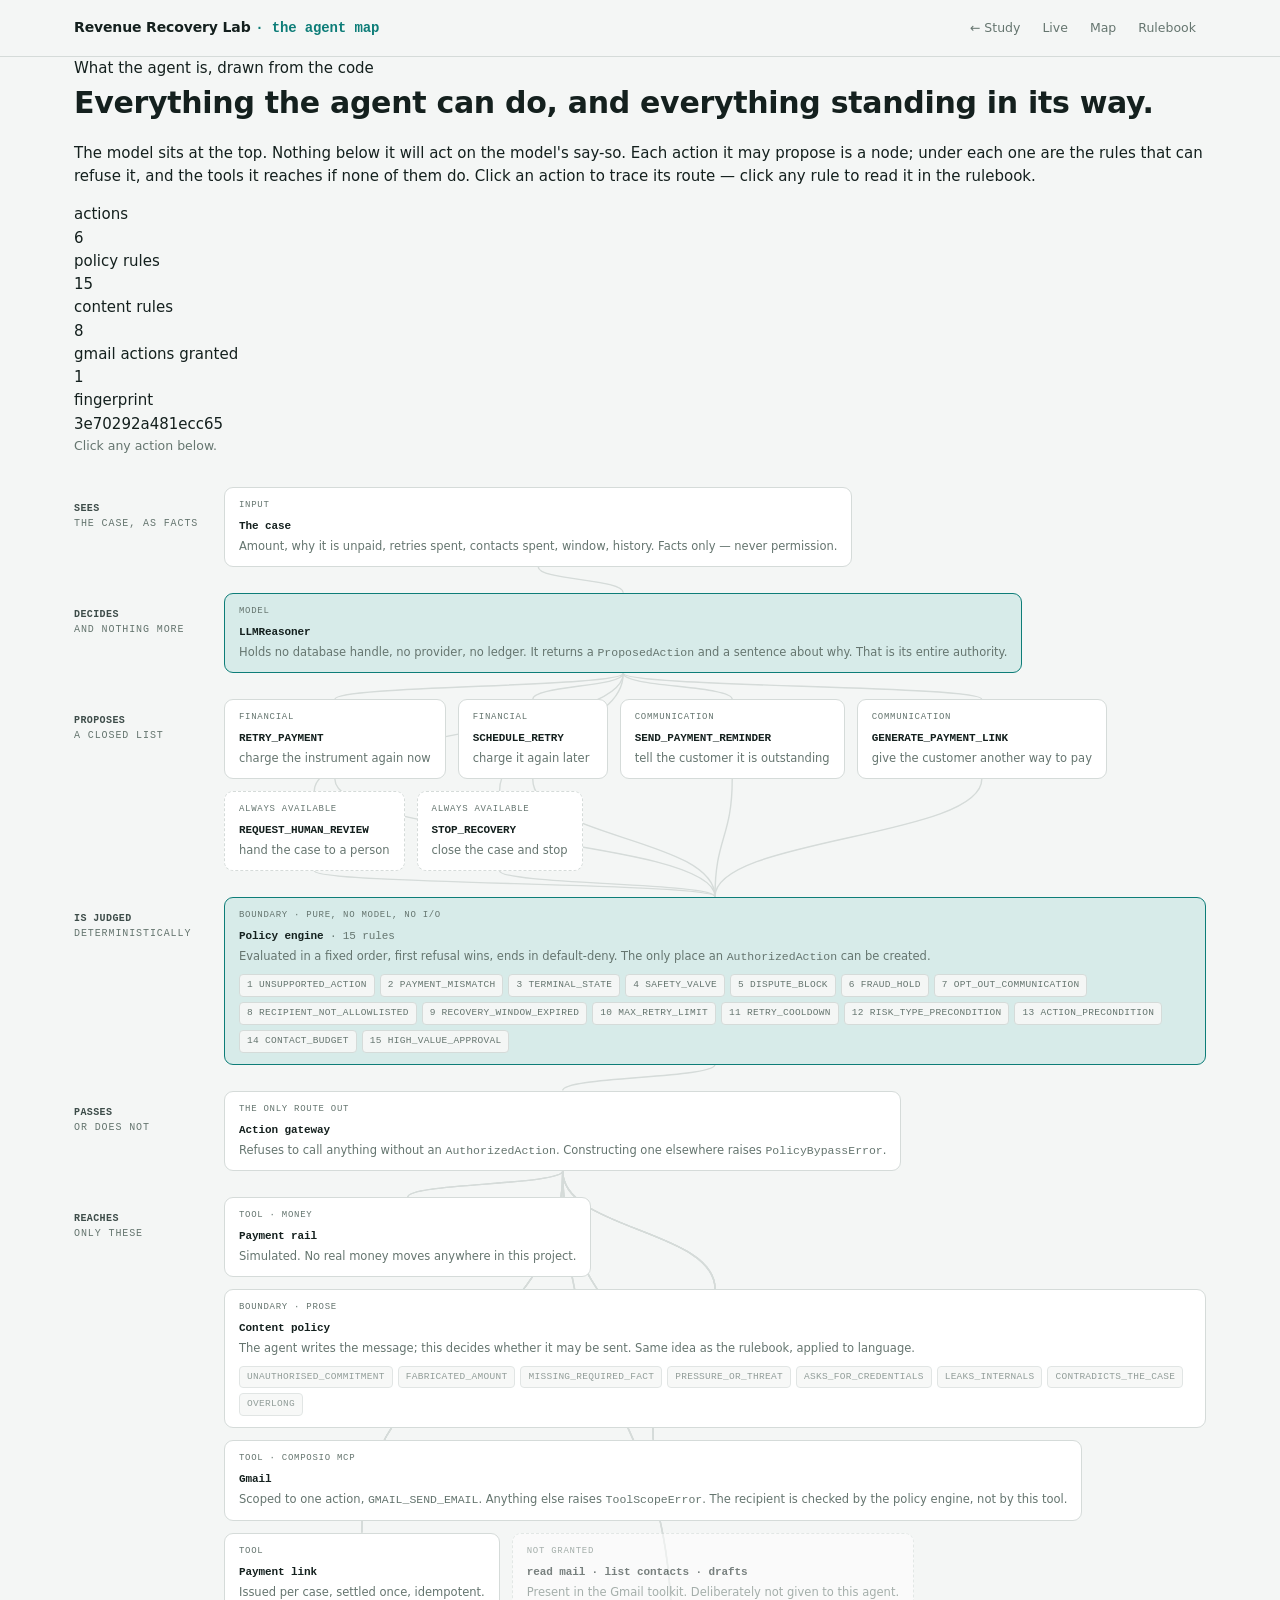
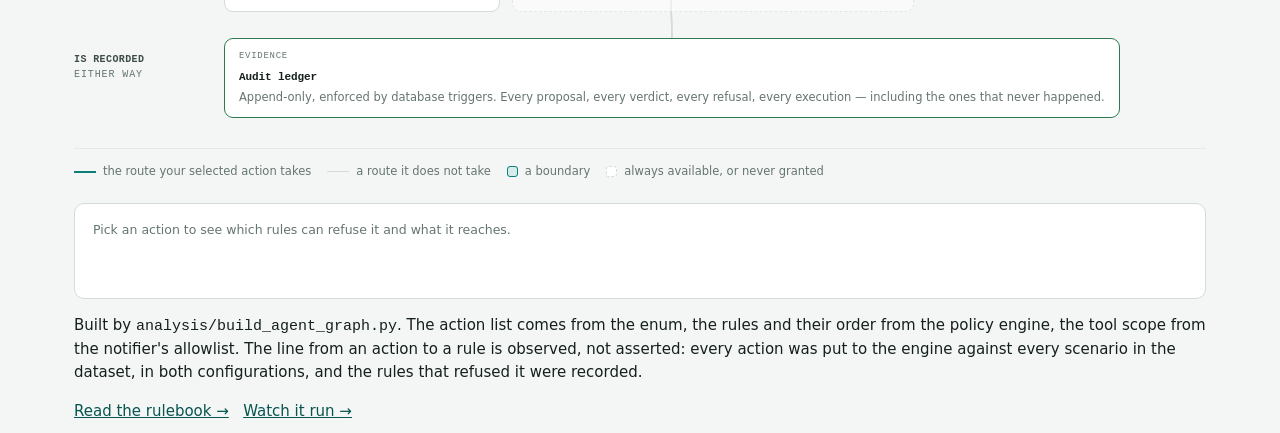
==== ui/agent.html @ 09df9db2 "feat: an agent map, generated from the code, and a plainer script The site could show a run and show" ====
<!doctype html>
<html lang="en">
<head>
<meta charset="utf-8">
<meta name="viewport" content="width=device-width,initial-scale=1">
<title>The agent map — Revenue Recovery Lab</title>
<style>/* generated from ui/template.html -- do not edit */

:root{
  --bg:#f4f6f5; --surface:#ffffff; --surface-2:#eceeed; --line:#d5dbd9; --line-soft:#e4e9e7;
  --ink:#14201e; --ink-2:#3d4c49; --muted:#65756f;
  --accent:#0d7d78; --accent-soft:#d7ebe9; --accent-ink:#075450;
  --good:#2f7a4f; --good-soft:#dcefe2;
  --warn:#b4690e; --warn-soft:#f6e8d3;
  --crit:#b3261e; --crit-soft:#f7dedc;
  --grid:#e8ecea;
  --radius:6px;
  --mono:"IBM Plex Mono",ui-monospace,SFMono-Regular,Menlo,monospace;
  --sans:"IBM Plex Sans",system-ui,-apple-system,Segoe UI,Roboto,sans-serif;
}
@media (prefers-color-scheme:dark){
  :root:not([data-theme="light"]){
    --bg:#0c1211; --surface:#131b19; --surface-2:#1a2422; --line:#2a3634; --line-soft:#212c2a;
    --ink:#e7edea; --ink-2:#c0ccc8; --muted:#8fa09b;
    --accent:#3fb3ab; --accent-soft:#13312f; --accent-ink:#7fd3cc;
    --good:#5fc088; --good-soft:#152a1f;
    --warn:#dc9a45; --warn-soft:#2e2415;
    --crit:#e0685f; --crit-soft:#301a19;
    --grid:#1e2a28;
  }
}
:root[data-theme="dark"]{
  --bg:#0c1211; --surface:#131b19; --surface-2:#1a2422; --line:#2a3634; --line-soft:#212c2a;
  --ink:#e7edea; --ink-2:#c0ccc8; --muted:#8fa09b;
  --accent:#3fb3ab; --accent-soft:#13312f; --accent-ink:#7fd3cc;
  --good:#5fc088; --good-soft:#152a1f;
  --warn:#dc9a45; --warn-soft:#2e2415;
  --crit:#e0685f; --crit-soft:#301a19;
  --grid:#1e2a28;
}
*{box-sizing:border-box}
html{scroll-behavior:smooth;scroll-padding-top:76px}
body{margin:0;background:var(--bg);color:var(--ink);font-family:var(--sans);
  font-size:15px;line-height:1.55;-webkit-font-smoothing:antialiased}
h1,h2,h3{text-wrap:balance;margin:0;font-weight:600;letter-spacing:-0.01em}
a{color:var(--accent-ink)}
.wrap{max-width:1180px;margin:0 auto;padding:0 24px}
.mono{font-family:var(--mono);font-variant-numeric:tabular-nums}
.num{font-family:var(--mono);font-variant-numeric:tabular-nums}


.nav{position:sticky;top:0;z-index:20;background:color-mix(in srgb,var(--bg) 88%,transparent);
  backdrop-filter:blur(8px);border-bottom:1px solid var(--line)}
.nav .wrap{display:flex;align-items:center;gap:20px;height:56px}
.brand{font-weight:600;font-size:14px;letter-spacing:-0.01em;white-space:nowrap}
.brand span{color:var(--accent);font-family:var(--mono)}
.navlinks{display:flex;gap:2px;overflow-x:auto;margin-left:auto}
.navlinks a{font-size:12.5px;color:var(--muted);text-decoration:none;padding:6px 10px;
  border-radius:var(--radius);white-space:nowrap}
.navlinks a:hover{color:var(--ink);background:var(--surface-2)}
.navlinks a:focus-visible,button:focus-visible,select:focus-visible{outline:2px solid var(--accent);outline-offset:2px}

</style>
<style>
.mapwrap{position:relative;padding:26px 0 10px}
#edges{position:absolute;inset:0;width:100%;height:100%;pointer-events:none;z-index:0}
#edges path{fill:none;stroke:var(--line);stroke-width:1.4;transition:stroke .18s,stroke-width .18s,opacity .18s}
#edges path.hot{stroke:var(--accent);stroke-width:2.2}
#edges path.dim{opacity:.18}

.lanes{position:relative;z-index:1;display:grid;gap:26px}
.lane{display:grid;grid-template-columns:132px 1fr;gap:18px;align-items:start}
.lane .lab{font-family:var(--mono);font-size:10px;letter-spacing:.09em;text-transform:uppercase;
  color:var(--muted);padding-top:14px;line-height:1.5}
.lane .lab b{display:block;color:var(--ink-2);font-weight:600;letter-spacing:.04em}
.row{display:flex;flex-wrap:wrap;gap:12px}

.node{background:var(--surface);border:1px solid var(--line);border-radius:9px;
  padding:11px 14px;min-width:150px;position:relative;transition:border-color .18s,
  box-shadow .18s,opacity .18s,transform .18s}
.node .nt{font-family:var(--mono);font-size:11px;font-weight:600;letter-spacing:-.01em}
.node .ns{font-size:11.5px;color:var(--muted);margin-top:3px;line-height:1.45}
.node .nk{font-family:var(--mono);font-size:9px;letter-spacing:.08em;text-transform:uppercase;
  color:var(--muted);margin-bottom:5px}
.node.dim{opacity:.24}
.node.hot{border-color:var(--accent);box-shadow:0 0 0 1px var(--accent),0 6px 20px -12px var(--accent)}
.node.click{cursor:pointer}
.node.click:hover{transform:translateY(-1px);border-color:var(--accent)}
.node.on{border-color:var(--accent);background:var(--accent-soft);
  box-shadow:0 0 0 1px var(--accent)}

.node.agent{min-width:280px;border-color:var(--accent);background:var(--accent-soft)}
.node.boundary{min-width:100%;border-color:var(--accent);background:var(--accent-soft)}
.node.valve{border-style:dashed}
.node.ledger{border-color:var(--good)}
.node.blockedtool{border-style:dashed;opacity:.55}

.pillrow{display:flex;flex-wrap:wrap;gap:5px;margin-top:9px}
.rp{font-family:var(--mono);font-size:9.5px;letter-spacing:.03em;padding:3px 7px;border-radius:4px;
  border:1px solid var(--line);color:var(--muted);text-decoration:none;background:var(--bg);
  transition:color .15s,border-color .15s}
a.rp:hover{color:var(--accent);border-color:var(--accent)}
.rp.n{color:var(--muted);opacity:.7}

.legend{display:flex;flex-wrap:wrap;gap:16px;margin-top:20px;padding-top:14px;
  border-top:1px solid var(--line-soft);font-size:11.5px;color:var(--muted)}
.legend span{display:flex;align-items:center;gap:7px}
.legend i{width:22px;height:0;border-top:1.4px solid var(--line);display:inline-block}
.legend i.a{border-color:var(--accent);border-top-width:2.2px}
.legend b{width:11px;height:11px;border-radius:3px;border:1px solid var(--line);
  background:var(--surface);display:inline-block}
.legend b.acc{border-color:var(--accent);background:var(--accent-soft)}
.legend b.dash{border-style:dashed}

.hint{font-size:12.5px;color:var(--muted);margin:0 0 6px}
.detail{margin-top:22px;border:1px solid var(--line);border-radius:10px;background:var(--surface);
  padding:16px 18px;min-height:96px}
.detail h4{margin:0 0 4px;font-family:var(--mono);font-size:13px}
.detail .say{font-size:12.5px;color:var(--muted);margin:0 0 12px}
.detail .sub{font-family:var(--mono);font-size:9.5px;letter-spacing:.08em;text-transform:uppercase;
  color:var(--muted);margin:12px 0 6px}
.detail .none{font-size:12.5px;color:var(--muted)}
@media (max-width:820px){
  .lane{grid-template-columns:1fr}
  .lane .lab{padding-top:0}
  #edges{display:none}
}
</style>
</head>
<body>
<nav class="nav"><div class="wrap">
  <div class="brand">Revenue Recovery Lab <span>· the agent map</span></div>
  <div class="navlinks">
    <a href="index.html">← Study</a><a href="index.html#live">Live</a>
    <a href="#map">Map</a><a href="rulebook.html">Rulebook</a>
  </div>
</div></nav>

<header class="rb"><div class="wrap">
  <div class="eyebrow">What the agent is, drawn from the code</div>
  <h1>Everything the agent can do, and everything standing in its way.</h1>
  <p class="sub">The model sits at the top. Nothing below it will act on the model's say-so.
  Each action it may propose is a node; under each one are the rules that can refuse it, and the
  tools it reaches if none of them do. Click an action to trace its route — click any rule to read
  it in the rulebook.</p>
  <div class="stamp" id="stamp"></div>
</div></header>

<section id="map"><div class="wrap">
  <p class="hint" id="hint">Click any action below.</p>

  <div class="mapwrap">
    <svg id="edges"></svg>
    <div class="lanes">

      <div class="lane">
        <div class="lab"><b>Sees</b>the case, as facts</div>
        <div class="row">
          <div class="node" id="n-case">
            <div class="nk">input</div>
            <div class="nt">The case</div>
            <div class="ns">Amount, why it is unpaid, retries spent, contacts spent,
            window, history. Facts only — never permission.</div>
          </div>
        </div>
      </div>

      <div class="lane">
        <div class="lab"><b>Decides</b>and nothing more</div>
        <div class="row">
          <div class="node agent" id="n-agent">
            <div class="nk">model</div>
            <div class="nt">LLMReasoner</div>
            <div class="ns">Holds no database handle, no provider, no ledger. It returns a
            <code class="mono">ProposedAction</code> and a sentence about why. That is its
            entire authority.</div>
          </div>
        </div>
      </div>

      <div class="lane">
        <div class="lab"><b>Proposes</b>a closed list</div>
        <div class="row" id="acts"></div>
      </div>

      <div class="lane">
        <div class="lab"><b>Is judged</b>deterministically</div>
        <div class="row">
          <div class="node boundary click" id="n-policy">
            <div class="nk">boundary · pure, no model, no I/O</div>
            <div class="nt">Policy engine <span id="rulen" style="color:var(--muted);font-weight:400"></span></div>
            <div class="ns">Evaluated in a fixed order, first refusal wins, ends in default-deny.
            The only place an <code class="mono">AuthorizedAction</code> can be created.</div>
            <div class="pillrow" id="rulepills"></div>
          </div>
        </div>
      </div>

      <div class="lane">
        <div class="lab"><b>Passes</b>or does not</div>
        <div class="row">
          <div class="node" id="n-gateway">
            <div class="nk">the only route out</div>
            <div class="nt">Action gateway</div>
            <div class="ns">Refuses to call anything without an
            <code class="mono">AuthorizedAction</code>. Constructing one elsewhere raises
            <code class="mono">PolicyBypassError</code>.</div>
          </div>
        </div>
      </div>

      <div class="lane">
        <div class="lab"><b>Reaches</b>only these</div>
        <div class="row">
          <div class="node" id="n-rail">
            <div class="nk">tool · money</div>
            <div class="nt">Payment rail</div>
            <div class="ns">Simulated. No real money moves anywhere in this project.</div>
          </div>
          <div class="node" id="n-content">
            <div class="nk">boundary · prose</div>
            <div class="nt">Content policy</div>
            <div class="ns">The agent writes the message; this decides whether it may be sent.
            Same idea as the rulebook, applied to language.</div>
            <div class="pillrow" id="cpills"></div>
          </div>
          <div class="node" id="n-gmail">
            <div class="nk">tool · Composio MCP</div>
            <div class="nt">Gmail</div>
            <div class="ns">Scoped to one action, <code class="mono">GMAIL_SEND_EMAIL</code>.
            Anything else raises <code class="mono">ToolScopeError</code>. The recipient is
            checked by the policy engine, not by this tool.</div>
          </div>
          <div class="node" id="n-paylink">
            <div class="nk">tool</div>
            <div class="nt">Payment link</div>
            <div class="ns">Issued per case, settled once, idempotent.</div>
          </div>
          <div class="node blockedtool" id="n-denied">
            <div class="nk">not granted</div>
            <div class="nt">read mail · list contacts · drafts</div>
            <div class="ns">Present in the Gmail toolkit. Deliberately not given to this agent.</div>
          </div>
        </div>
      </div>

      <div class="lane">
        <div class="lab"><b>Is recorded</b>either way</div>
        <div class="row">
          <div class="node ledger" id="n-ledger">
            <div class="nk">evidence</div>
            <div class="nt">Audit ledger</div>
            <div class="ns">Append-only, enforced by database triggers. Every proposal, every
            verdict, every refusal, every execution — including the ones that never happened.</div>
          </div>
        </div>
      </div>

    </div>
  </div>

  <div class="legend">
    <span><i class="a"></i> the route your selected action takes</span>
    <span><i></i> a route it does not take</span>
    <span><b class="acc"></b> a boundary</span>
    <span><b class="dash"></b> always available, or never granted</span>
  </div>

  <div class="detail" id="detail">
    <div class="none">Pick an action to see which rules can refuse it and what it reaches.</div>
  </div>
</div></section>

<footer><div class="wrap">
  <p>Built by <code class="mono">analysis/build_agent_graph.py</code>. The action list comes from the
  enum, the rules and their order from the policy engine, the tool scope from the notifier's
  allowlist. The line from an action to a rule is observed, not asserted: every action was put to
  the engine against every scenario in the dataset, in both configurations, and the rules that
  refused it were recorded.</p>
  <p><a href="rulebook.html">Read the rulebook →</a> &nbsp; <a href="index.html#live">Watch it run →</a></p>
</div></footer>

<script id="console-data" type="application/json">{
  "actions": [
    {
      "action": "RETRY_PAYMENT",
      "kind": "financial",
      "says": "charge the instrument again now",
      "always_available": false,
      "gated_by": [
        "UNSUPPORTED_ACTION",
        "PAYMENT_MISMATCH",
        "TERMINAL_STATE",
        "FRAUD_HOLD",
        "OPT_OUT_COMMUNICATION",
        "RECIPIENT_NOT_ALLOWLISTED",
        "RECOVERY_WINDOW_EXPIRED",
        "MAX_RETRY_LIMIT",
        "RISK_TYPE_PRECONDITION",
        "ACTION_PRECONDITION",
        "HIGH_VALUE_APPROVAL"
      ],
      "reaches": [
        "rail",
        "content",
        "gmail",
        "paylink"
      ]
    },
    {
      "action": "SCHEDULE_RETRY",
      "kind": "financial",
      "says": "charge it again later",
      "always_available": false,
      "gated_by": [
        "UNSUPPORTED_ACTION",
        "PAYMENT_MISMATCH",
        "TERMINAL_STATE",
        "FRAUD_HOLD",
        "OPT_OUT_COMMUNICATION",
        "RECIPIENT_NOT_ALLOWLISTED",
        "RECOVERY_WINDOW_EXPIRED",
        "MAX_RETRY_LIMIT",
        "RISK_TYPE_PRECONDITION",
        "ACTION_PRECONDITION"
      ],
      "reaches": [
        "rail",
        "content",
        "gmail",
        "paylink"
      ]
    },
    {
      "action": "SEND_PAYMENT_REMINDER",
      "kind": "communication",
      "says": "tell the customer it is outstanding",
      "always_available": false,
      "gated_by": [
        "UNSUPPORTED_ACTION",
        "PAYMENT_MISMATCH",
        "TERMINAL_STATE",
        "FRAUD_HOLD",
        "OPT_OUT_COMMUNICATION",
        "RECIPIENT_NOT_ALLOWLISTED"
      ],
      "reaches": [
        "content",
        "gmail",
        "paylink"
      ]
    },
    {
      "action": "GENERATE_PAYMENT_LINK",
      "kind": "communication",
      "says": "give the customer another way to pay",
      "always_available": false,
      "gated_by": [
        "UNSUPPORTED_ACTION",
        "PAYMENT_MISMATCH",
        "TERMINAL_STATE",
        "FRAUD_HOLD",
        "OPT_OUT_COMMUNICATION",
        "RECIPIENT_NOT_ALLOWLISTED"
      ],
      "reaches": [
        "content",
        "gmail",
        "paylink"
      ]
    },
    {
      "action": "REQUEST_HUMAN_REVIEW",
      "kind": "valve",
      "says": "hand the case to a person",
      "always_available": true,
      "gated_by": [
        "UNSUPPORTED_ACTION",
        "PAYMENT_MISMATCH",
        "TERMINAL_STATE"
      ],
      "reaches": []
    },
    {
      "action": "STOP_RECOVERY",
      "kind": "valve",
      "says": "close the case and stop",
      "always_available": true,
      "gated_by": [
        "UNSUPPORTED_ACTION",
        "PAYMENT_MISMATCH",
        "TERMINAL_STATE"
      ],
      "reaches": []
    }
  ],
  "rules": [
    {
      "rule": "UNSUPPORTED_ACTION",
      "order": 1
    },
    {
      "rule": "PAYMENT_MISMATCH",
      "order": 2
    },
    {
      "rule": "TERMINAL_STATE",
      "order": 3
    },
    {
      "rule": "SAFETY_VALVE",
      "order": 4
    },
    {
      "rule": "DISPUTE_BLOCK",
      "order": 5
    },
    {
      "rule": "FRAUD_HOLD",
      "order": 6
    },
    {
      "rule": "OPT_OUT_COMMUNICATION",
      "order": 7
    },
    {
      "rule": "RECIPIENT_NOT_ALLOWLISTED",
      "order": 8
    },
    {
      "rule": "RECOVERY_WINDOW_EXPIRED",
      "order": 9
    },
    {
      "rule": "MAX_RETRY_LIMIT",
      "order": 10
    },
    {
      "rule": "RETRY_COOLDOWN",
      "order": 11
    },
    {
      "rule": "RISK_TYPE_PRECONDITION",
      "order": 12
    },
    {
      "rule": "ACTION_PRECONDITION",
      "order": 13
    },
    {
      "rule": "CONTACT_BUDGET",
      "order": 14
    },
    {
      "rule": "HIGH_VALUE_APPROVAL",
      "order": 15
    }
  ],
  "content_rules": [
    "UNAUTHORISED_COMMITMENT",
    "FABRICATED_AMOUNT",
    "MISSING_REQUIRED_FACT",
    "PRESSURE_OR_THREAT",
    "ASKS_FOR_CREDENTIALS",
    "LEAKS_INTERNALS",
    "CONTRADICTS_THE_CASE",
    "OVERLONG"
  ],
  "tool_scope": [
    "GMAIL_SEND_EMAIL"
  ],
  "policy_version": "policy-v2",
  "fingerprint": "3e70292a481ecc65",
  "note": "Edges from an action to the rules that gate it are observed: every action was put to the policy engine against every scenario in the dataset, in both the simulated and the live-email configuration, and the rules that refused it were recorded. Nothing here is hand-written except the plain-English gloss."
}
</script>
<script>
const G = JSON.parse(document.getElementById('console-data').textContent);
const el = (t,c,h) => { const n=document.createElement(t); if(c)n.className=c; if(h!==undefined)n.innerHTML=h; return n; };

document.getElementById('stamp').innerHTML =
  [['actions', G.actions.length], ['policy rules', G.rules.length],
   ['content rules', G.content_rules.length],
   ['gmail actions granted', G.tool_scope.length],
   ['fingerprint', G.fingerprint]]
  .map(([k,v]) => '<div><div class="k">'+k+'</div><div class="v">'+v+'</div></div>').join('');

/* the rules, as deep links into the rulebook */
document.getElementById('rulen').textContent = '· ' + G.rules.length + ' rules';
document.getElementById('rulepills').innerHTML = G.rules
  .map(r => '<a class="rp" data-rule="' + r.rule + '" href="rulebook.html#rule-' + r.rule + '">' +
            r.order + ' ' + r.rule + '</a>').join('');
document.getElementById('cpills').innerHTML = G.content_rules
  .map(r => '<span class="rp n">' + r + '</span>').join('');

/* the action nodes */
const actsBox = document.getElementById('acts');
G.actions.forEach(a => {
  const n = el('div','node click' + (a.always_available ? ' valve' : ''));
  n.id = 'a-' + a.action;
  n.dataset.action = a.action;
  n.innerHTML =
    '<div class="nk">' + (a.always_available ? 'always available' : a.kind) + '</div>' +
    '<div class="nt">' + a.action + '</div>' +
    '<div class="ns">' + a.says + '</div>';
  n.addEventListener('click', () => select(a.action));
  actsBox.append(n);
});

/* ---- edges ---------------------------------------------------------------
   Drawn from the live element boxes rather than hard-coded coordinates, so the
   picture survives a reflow, a font change or a new action. */
const svg = document.getElementById('edges');
const EDGES = [
  ['n-case','n-agent','base'], ['n-policy','n-gateway','base'],
  ['n-gateway','n-ledger','base'],
];
G.actions.forEach(a => {
  EDGES.push(['n-agent','a-' + a.action, 'act:' + a.action]);
  EDGES.push(['a-' + a.action,'n-policy','act:' + a.action]);
  const map = {rail:'n-rail', content:'n-content', gmail:'n-gmail', paylink:'n-paylink'};
  a.reaches.forEach(t => EDGES.push(['n-gateway', map[t], 'act:' + a.action]));
  if(!a.reaches.length) EDGES.push(['n-gateway','n-ledger','act:' + a.action]);
});

function box(id){
  const n = document.getElementById(id);
  if(!n) return null;
  const p = svg.getBoundingClientRect(), r = n.getBoundingClientRect();
  return {x: r.left - p.left, y: r.top - p.top, w: r.width, h: r.height};
}
function draw(){
  const p = svg.getBoundingClientRect();
  svg.setAttribute('viewBox', '0 0 ' + p.width + ' ' + p.height);
  svg.innerHTML = '';
  EDGES.forEach(([from, to, tag]) => {
    const a = box(from), b = box(to);
    if(!a || !b) return;
    const x1 = a.x + a.w/2, y1 = a.y + a.h, x2 = b.x + b.w/2, y2 = b.y;
    const dy = Math.max(14, (y2 - y1) / 2);
    const path = document.createElementNS('http://www.w3.org/2000/svg','path');
    path.setAttribute('d', `M${x1},${y1} C${x1},${y1+dy} ${x2},${y2-dy} ${x2},${y2}`);
    path.dataset.tag = tag;
    svg.append(path);
  });
  paint();
}

let picked = null;
function paint(){
  const tag = picked ? 'act:' + picked : null;
  svg.querySelectorAll('path').forEach(p => {
    p.classList.toggle('hot', !!tag && p.dataset.tag === tag);
    p.classList.toggle('dim', !!tag && p.dataset.tag !== tag && p.dataset.tag !== 'base');
  });
  const a = picked && G.actions.find(x => x.action === picked);
  const reach = a ? a.reaches.map(t => 'n-' + t) : [];
  document.querySelectorAll('.node').forEach(n => {
    if(n.dataset.action){
      n.classList.toggle('on', n.dataset.action === picked);
      n.classList.toggle('dim', !!picked && n.dataset.action !== picked);
      return;
    }
    const optional = ['n-rail','n-content','n-gmail','n-paylink'].includes(n.id);
    n.classList.toggle('dim', !!picked && optional && !reach.includes(n.id));
    n.classList.toggle('hot', !!picked && reach.includes(n.id));
  });
  document.querySelectorAll('#rulepills .rp').forEach(el => {
    const gated = a && a.gated_by.includes(el.dataset.rule);
    el.classList.toggle('n', !!picked && !gated);
    el.style.color = picked && gated ? 'var(--accent)' : '';
    el.style.borderColor = picked && gated ? 'var(--accent)' : '';
  });
}

function select(action){
  picked = picked === action ? null : action;
  const a = G.actions.find(x => x.action === picked);
  const d = document.getElementById('detail');
  document.getElementById('hint').textContent = picked
    ? 'Showing ' + picked + '. Click it again to clear.'
    : 'Click any action below.';
  if(!a){
    d.innerHTML = '<div class="none">Pick an action to see which rules can refuse it and what it reaches.</div>';
    paint(); return;
  }
  const TOOL = {rail:'Payment rail (simulated)', content:'Content policy',
                gmail:'Gmail via Composio — GMAIL_SEND_EMAIL only', paylink:'Payment link'};
  d.innerHTML =
    '<h4>' + a.action + '</h4>' +
    '<p class="say">' + a.says + (a.always_available
      ? ' — always available, so a case can never be trapped with no legal move.' : '') + '</p>' +
    '<div class="sub">' + a.gated_by.length + ' rules can refuse it</div>' +
    '<div class="pillrow">' + a.gated_by.map(r =>
      '<a class="rp" href="rulebook.html#rule-' + r + '">' + r + '</a>').join('') + '</div>' +
    '<div class="sub">what it reaches once authorised</div>' +
    (a.reaches.length
      ? '<div class="pillrow">' + a.reaches.map(t => '<span class="rp">' + TOOL[t] + '</span>').join('') + '</div>'
      : '<div class="none">Nothing outside the system. It closes or escalates the case, and the ledger records it.</div>');
  paint();
}

document.getElementById('n-policy').addEventListener('click', ev => {
  if(ev.target.closest('a')) return;
  location.href = 'rulebook.html';
});

addEventListener('resize', draw);
addEventListener('load', draw);
draw();
</script>
</body>
</html>
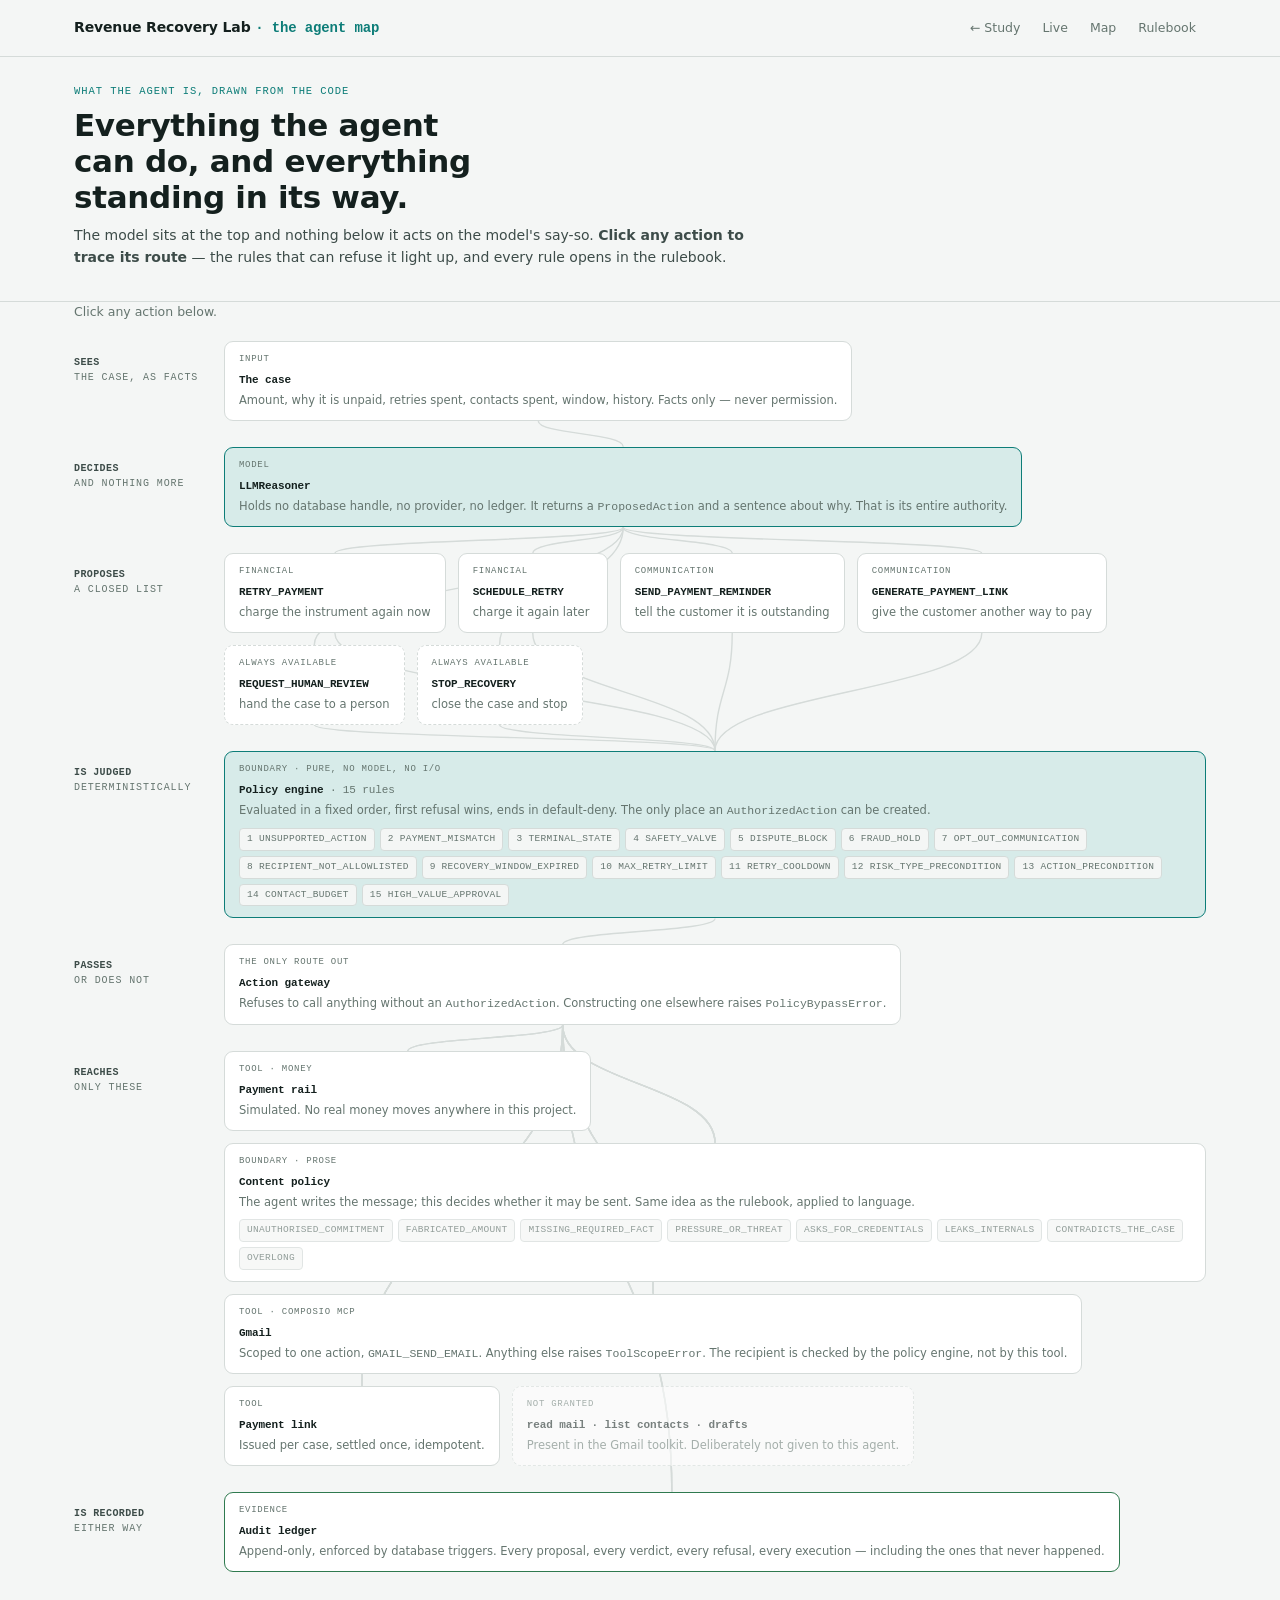
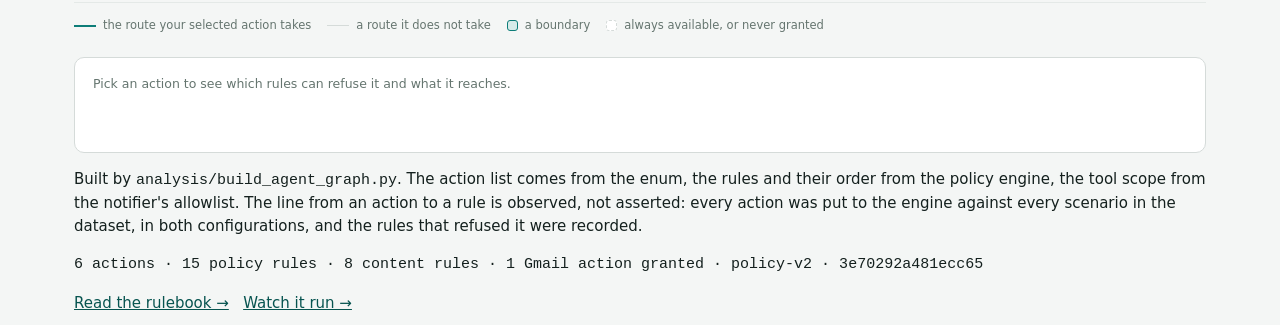
==== commit b4f14955: "fix: the agent map opened on a broken block instead of the map The header carried a stamp of counts," ====
--- a/ui/agent.html
+++ b/ui/agent.html
@@ -62,7 +62,16 @@
 
 </style>
 <style>
-.mapwrap{position:relative;padding:26px 0 10px}
+/* This page is the picture. The header earns two lines and then gets out of
+   the way -- the counts that used to sit here in an unstyled block are in the
+   footer, where they belong. */
+header.rb{padding:26px 0 18px;border-bottom:1px solid var(--line)}
+.eyebrow{font-family:var(--mono);font-size:10.5px;letter-spacing:.09em;text-transform:uppercase;
+  color:var(--accent);margin-bottom:9px}
+header.rb h1{font-size:clamp(23px,2.7vw,31px);line-height:1.15;max-width:26ch;margin:0}
+header.rb .sub{color:var(--ink-2);max-width:78ch;margin-top:10px;font-size:14px;line-height:1.55}
+
+.mapwrap{position:relative;padding:14px 0 10px}
 #edges{position:absolute;inset:0;width:100%;height:100%;pointer-events:none;z-index:0}
 #edges path{fill:none;stroke:var(--line);stroke-width:1.4;transition:stroke .18s,stroke-width .18s,opacity .18s}
 #edges path.hot{stroke:var(--accent);stroke-width:2.2}
@@ -139,11 +148,9 @@
 <header class="rb"><div class="wrap">
   <div class="eyebrow">What the agent is, drawn from the code</div>
   <h1>Everything the agent can do, and everything standing in its way.</h1>
-  <p class="sub">The model sits at the top. Nothing below it will act on the model's say-so.
-  Each action it may propose is a node; under each one are the rules that can refuse it, and the
-  tools it reaches if none of them do. Click an action to trace its route — click any rule to read
-  it in the rulebook.</p>
-  <div class="stamp" id="stamp"></div>
+  <p class="sub">The model sits at the top and nothing below it acts on the model's say-so.
+  <b>Click any action to trace its route</b> — the rules that can refuse it light up, and every
+  rule opens in the rulebook.</p>
 </div></header>
 
 <section id="map"><div class="wrap">
@@ -277,6 +284,7 @@
   allowlist. The line from an action to a rule is observed, not asserted: every action was put to
   the engine against every scenario in the dataset, in both configurations, and the rules that
   refused it were recorded.</p>
+  <p id="counts" class="mono"></p>
   <p><a href="rulebook.html">Read the rulebook →</a> &nbsp; <a href="index.html#live">Watch it run →</a></p>
 </div></footer>
 
@@ -478,12 +486,11 @@
 const G = JSON.parse(document.getElementById('console-data').textContent);
 const el = (t,c,h) => { const n=document.createElement(t); if(c)n.className=c; if(h!==undefined)n.innerHTML=h; return n; };
 
-document.getElementById('stamp').innerHTML =
-  [['actions', G.actions.length], ['policy rules', G.rules.length],
-   ['content rules', G.content_rules.length],
-   ['gmail actions granted', G.tool_scope.length],
-   ['fingerprint', G.fingerprint]]
-  .map(([k,v]) => '<div><div class="k">'+k+'</div><div class="v">'+v+'</div></div>').join('');
+document.getElementById('counts').textContent =
+  [G.actions.length + ' actions', G.rules.length + ' policy rules',
+   G.content_rules.length + ' content rules',
+   G.tool_scope.length + ' Gmail action granted',
+   G.policy_version, G.fingerprint].join('  ·  ');
 
 /* the rules, as deep links into the rulebook */
 document.getElementById('rulen').textContent = '· ' + G.rules.length + ' rules';
